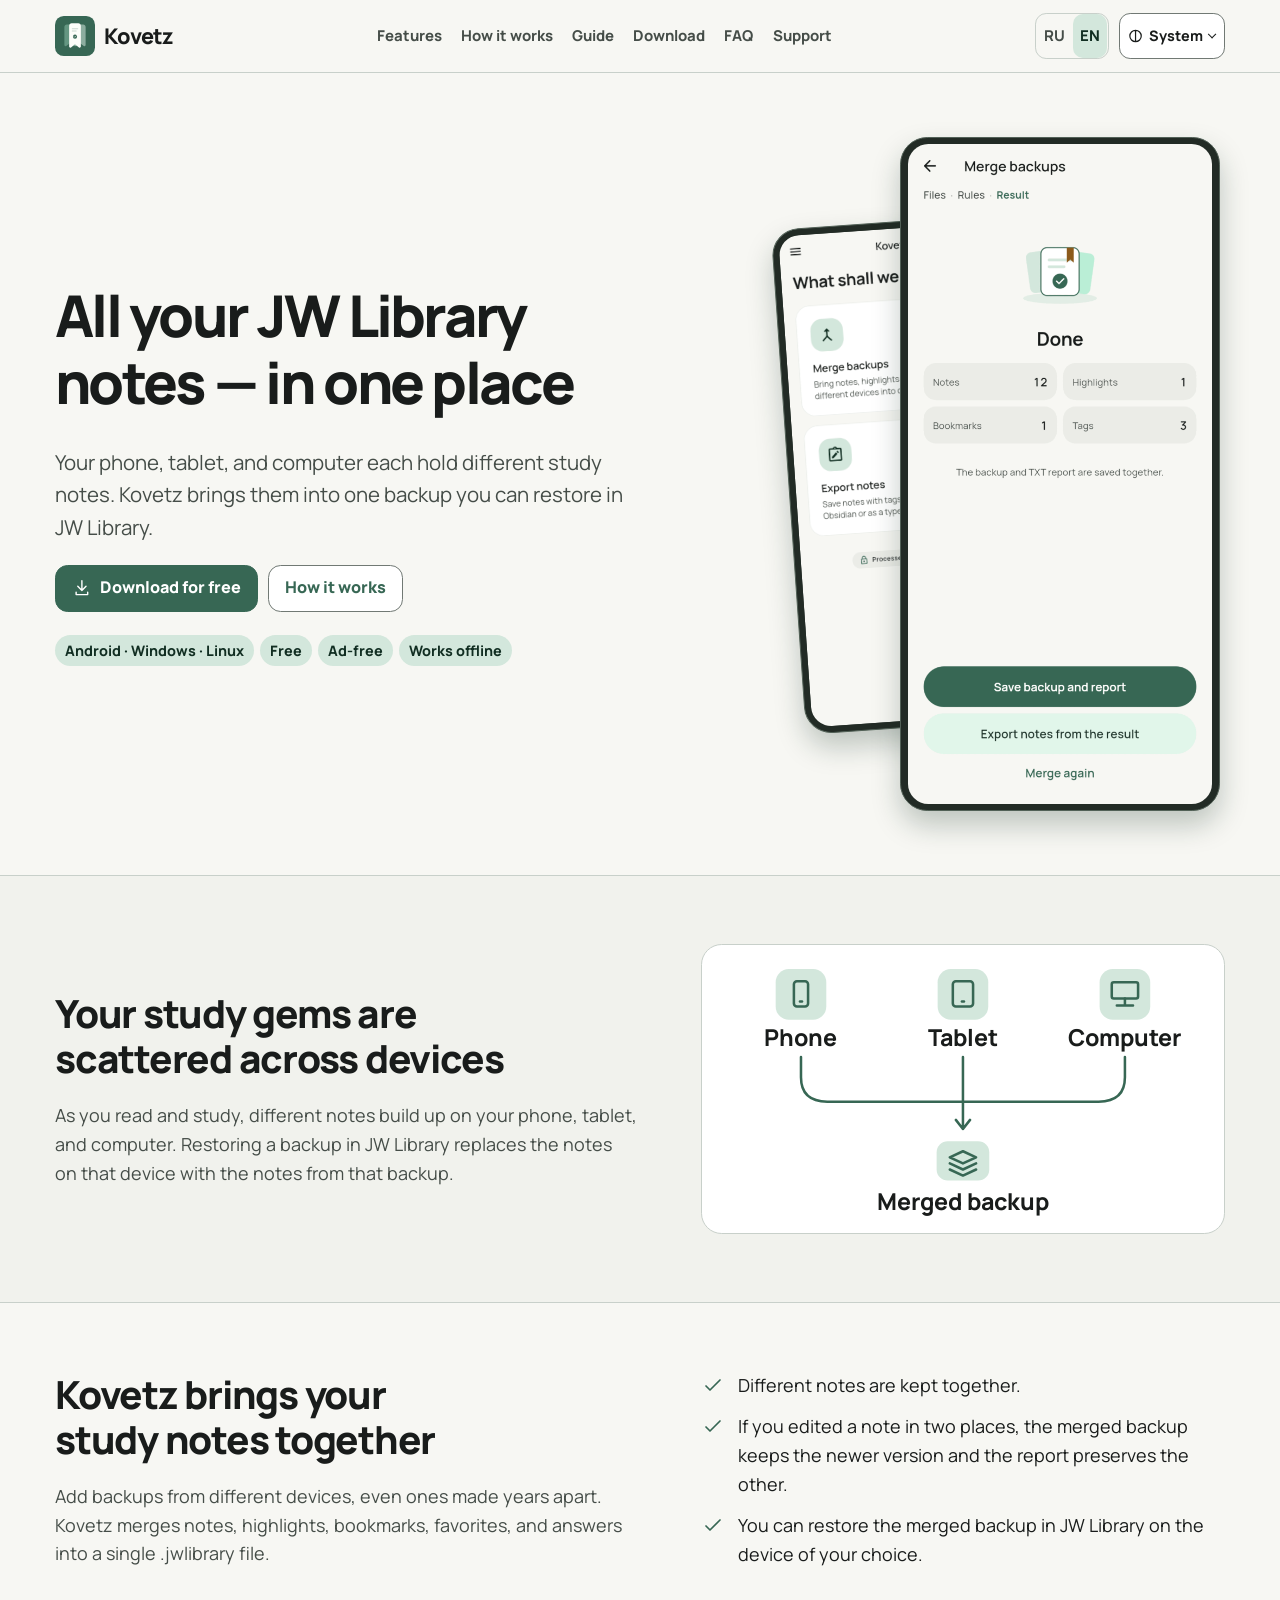
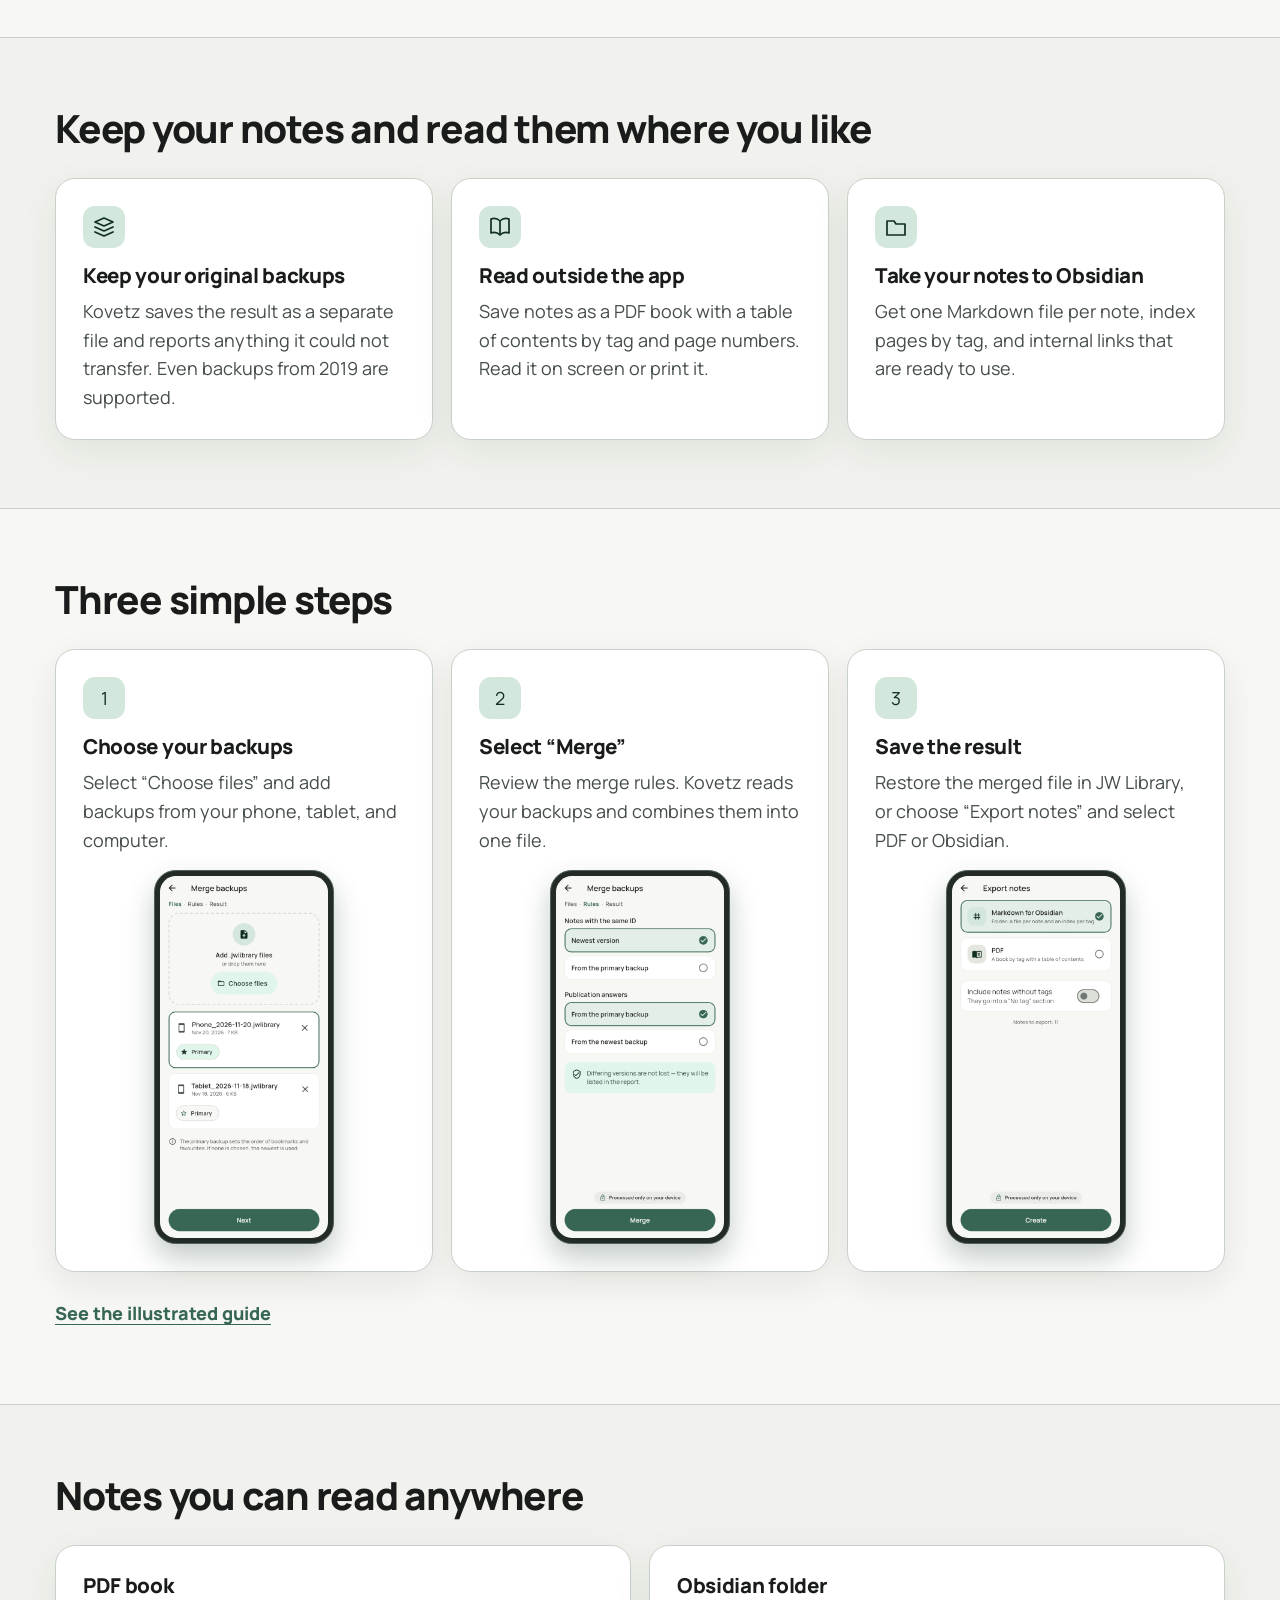
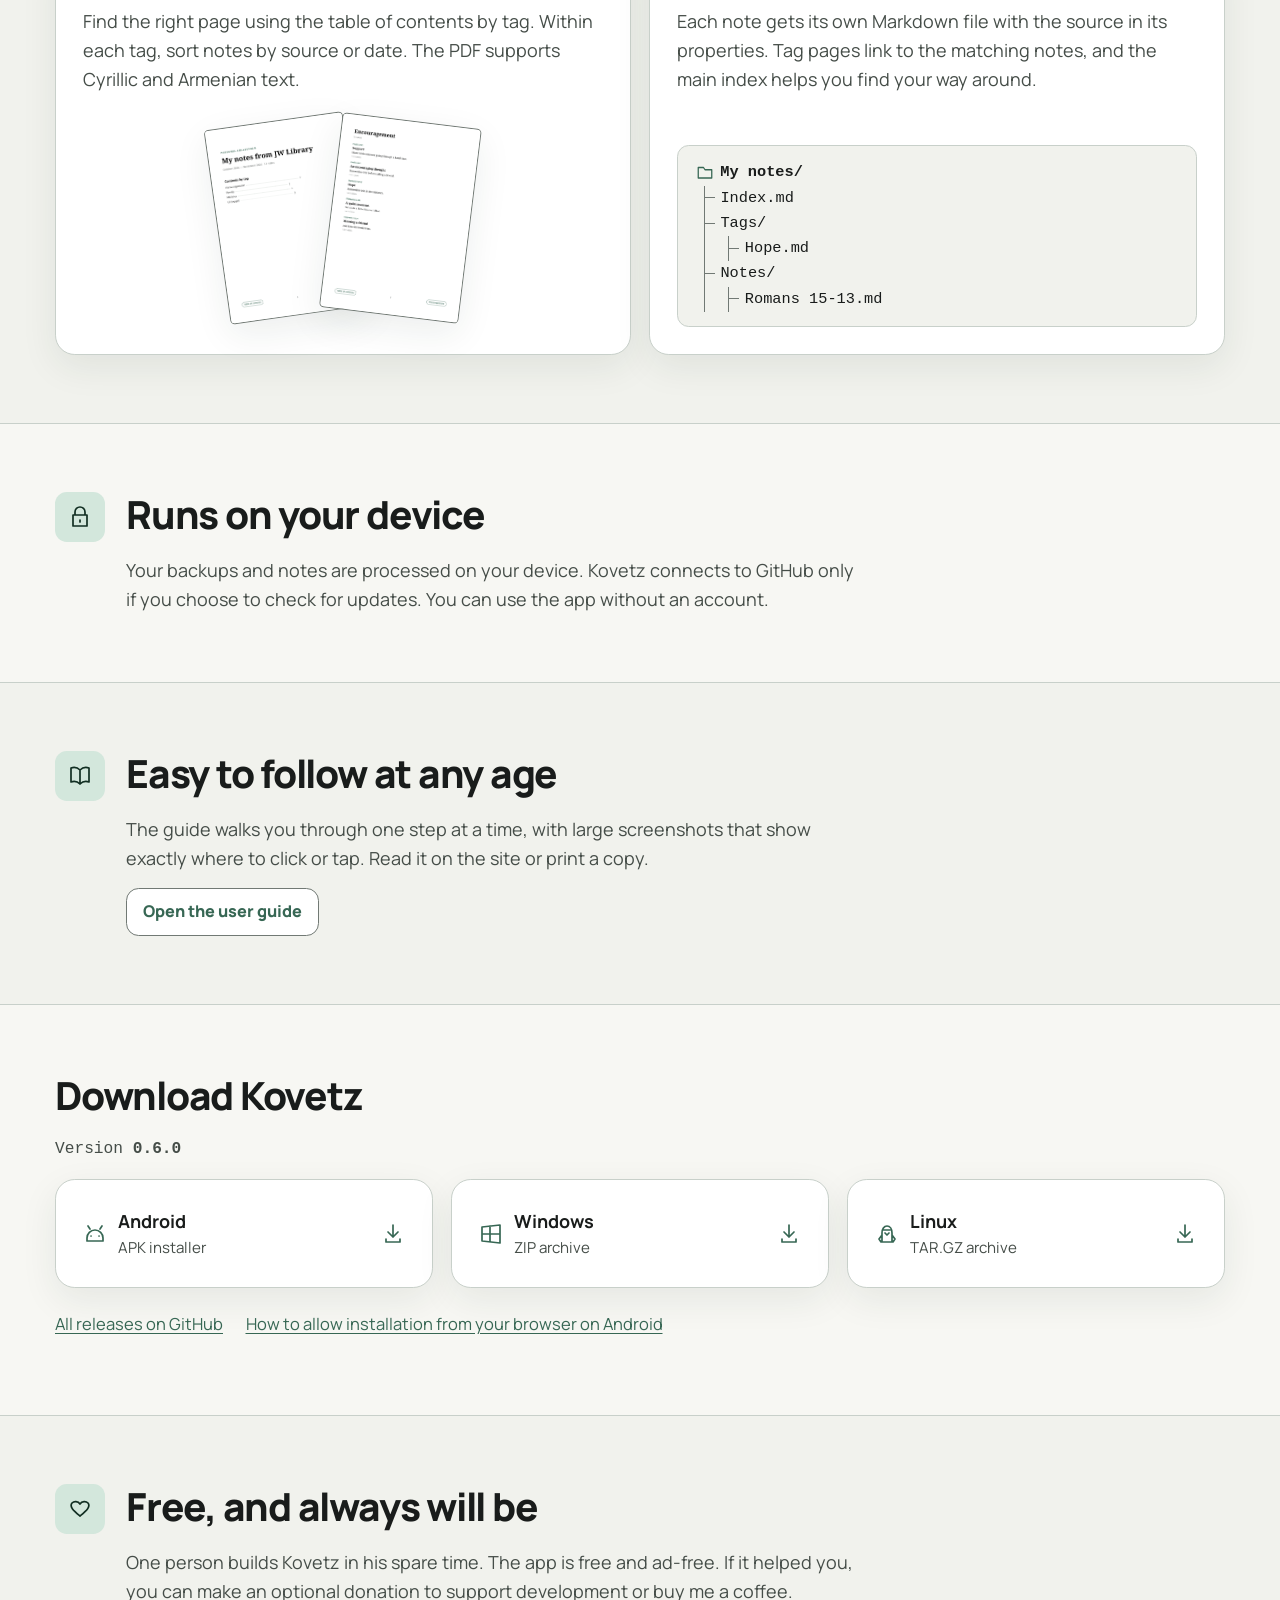
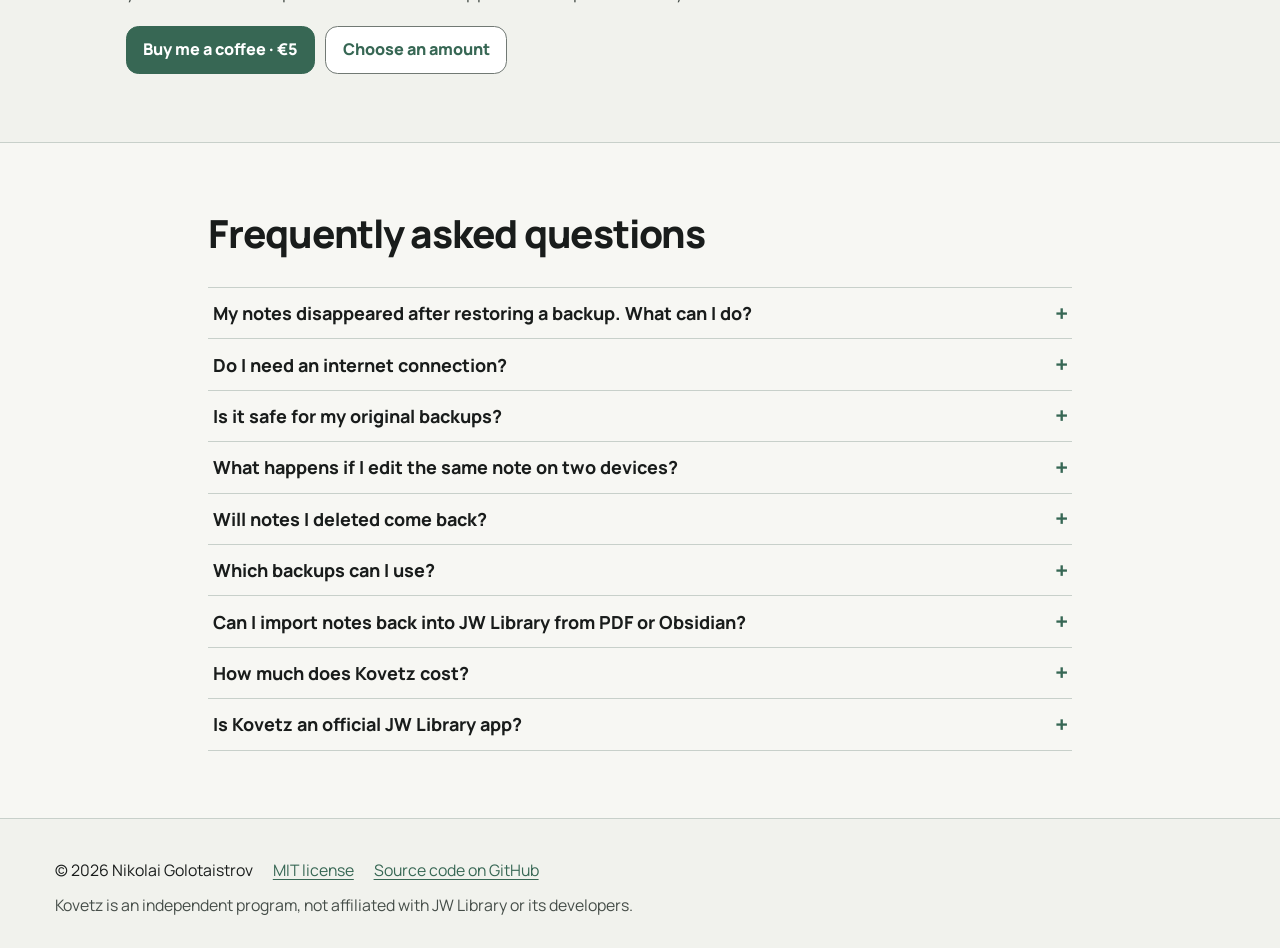
==== site/index.html @ 7bdca7cc "Сайт Kovetz: лендинг и руководство на русском и английском Статический сайт для GitHub Pages: оформл" ====
<!doctype html>
<html lang="ru">
<head>
  <meta charset="utf-8">
  <meta name="viewport" content="width=device-width, initial-scale=1">
  <title>Kovetz — Русский · English</title>
  <meta name="description" content="Выберите язык сайта Kovetz. Choose a language for the Kovetz website.">
  <link rel="canonical" href="https://pioner14.github.io/kovetz-site/ru/">
    <link rel="alternate" hreflang="ru" href="https://pioner14.github.io/kovetz-site/ru/">
    <link rel="alternate" hreflang="en" href="https://pioner14.github.io/kovetz-site/en/">
    <link rel="alternate" hreflang="x-default" href="https://pioner14.github.io/kovetz-site/">
  <meta property="og:type" content="website">
  <meta property="og:site_name" content="Kovetz">
  <meta property="og:locale" content="ru_RU">
  <meta property="og:title" content="Kovetz — Русский · English">
  <meta property="og:description" content="Выберите язык сайта Kovetz. Choose a language for the Kovetz website.">
  <meta property="og:url" content="https://pioner14.github.io/kovetz-site/ru/">
  <meta property="og:image" content="https://pioner14.github.io/kovetz-site/og.png">
  <meta property="og:image:width" content="1200">
  <meta property="og:image:height" content="630">
  <meta property="og:image:alt" content="Kovetz">
  <meta name="twitter:card" content="summary_large_image">
  <meta name="twitter:title" content="Kovetz — Русский · English">
  <meta name="twitter:description" content="Выберите язык сайта Kovetz. Choose a language for the Kovetz website.">
  <meta name="twitter:image" content="https://pioner14.github.io/kovetz-site/og.png">
  <link rel="icon" href="favicon.svg" type="image/svg+xml">
  <link rel="apple-touch-icon" href="apple-touch-icon.png">
  <link rel="manifest" href="site.webmanifest">
  <link rel="stylesheet" href="style.css">
  <script src="site.js" defer></script>
  <noscript><meta http-equiv="refresh" content="0; url=ru/"></noscript>

</head>
<body data-language-redirect>
<main class="container standalone" id="main">
  <h1>Kovetz</h1>
  <p>Выберите язык. <span lang="en">Choose a language.</span></p>
  <div class="actions">
    <a class="button primary" href="ru/index.html" hreflang="ru">Русский</a>
    <a class="button" href="en/index.html" hreflang="en" lang="en">English</a>
  </div>
</main>
</body>
</html>
---- site/style.css ----
@font-face {
  font-family: Manrope;
  src: url("fonts/Manrope.ttf") format("truetype");
  font-weight: 200 800;
  font-display: swap;
}

:root {
  color-scheme: light;
  --surface: #f7f7f3;
  --band: #f1f2ed;
  --card: #fff;
  --ink: #191c1b;
  --muted: #454d48;
  --line: #c8d0ca;
  --outline: #717974;
  --accent: #376754;
  --on-accent: #fff;
  --tint: #d3e7dc;
  --on-tint: #112e22;
  --warm: #f7e5cc;
  --on-warm: #472a06;
  --warning-line: #8c5a1b;
  --shadow: 0 12px 36px #19332814;
  --device-shadow: 0 14px 28px #152e2240;
  --anchor-offset: 5rem;
  font: 400 18px / 1.6 Manrope, system-ui, sans-serif;
  scroll-padding-top: var(--anchor-offset);
}

:root[data-theme="dark"] {
  color-scheme: dark;
  --surface: #121513;
  --band: #191d1a;
  --card: #1f2421;
  --ink: #e4e6e2;
  --muted: #bfc8c2;
  --line: #3d4640;
  --outline: #8a938d;
  --accent: #9fd1ba;
  --on-accent: #003828;
  --tint: #1e4f3d;
  --on-tint: #c8fce3;
  --warm: #473317;
  --on-warm: #f7e5cc;
  --warning-line: #e1af70;
  --shadow: 0 12px 36px #0003;
  --device-shadow: 0 14px 28px #0007;
}

@media (prefers-color-scheme: dark) {
  :root:not([data-theme]) {
    color-scheme: dark;
    --surface: #121513;
    --band: #191d1a;
    --card: #1f2421;
    --ink: #e4e6e2;
    --muted: #bfc8c2;
    --line: #3d4640;
    --outline: #8a938d;
    --accent: #9fd1ba;
    --on-accent: #003828;
    --tint: #1e4f3d;
    --on-tint: #c8fce3;
    --warm: #473317;
    --on-warm: #f7e5cc;
    --warning-line: #e1af70;
    --shadow: 0 12px 36px #0003;
    --device-shadow: 0 14px 28px #0007;
  }
}

*, *::before, *::after { box-sizing: border-box; }
body { margin: 0; color: var(--ink); background: var(--surface); overflow-wrap: break-word; }
[hidden] { display: none !important; }
img { display: block; max-inline-size: 100%; block-size: auto; }
figure { margin: 0; }
a { color: var(--accent); text-underline-offset: .2em; }
a:hover { text-decoration-thickness: max(2px, .1em); }
:focus-visible { outline: 3px solid var(--accent); outline-offset: 3px; }
p { margin: 0 0 .85em; color: var(--muted); }
p:last-child { margin-bottom: 0; }

h1, h2, h3 { line-height: 1.17; margin: 0 0 .5em; text-wrap: balance; }
h1 { font-size: clamp(1.9rem, 4.5vw, 3.25rem); font-weight: 800; letter-spacing: -.047em; }
h2 { font-size: clamp(1.48rem, 3.15vw, 2.15rem); font-weight: 800; letter-spacing: -.032em; }
h3 { font-size: 1.14rem; font-weight: 800; letter-spacing: -.015em; }
small { font-size: .84rem; }
.icon { flex: none; vertical-align: middle; }

.container { width: min(100% - 3rem, 65rem); margin-inline: auto; }
.section { padding-block: clamp(2.45rem, 5.3vw, 4.25rem); }
.band { background: var(--band); border-block: 1px solid var(--line); }
.split, .grid-two, .grid-three { display: grid; gap: 1rem; }
.split { grid-template-columns: minmax(0, 1fr) minmax(0, .9fr); align-items: center; gap: clamp(1.5rem, 5vw, 4rem); }
.grid-two { grid-template-columns: repeat(2, minmax(0, 1fr)); }
.grid-three { grid-template-columns: repeat(3, minmax(0, 1fr)); }
.section h2 + .grid-three, .section h2 + .grid-two { margin-top: 1.5rem; }

.skip-link {
  position: fixed;
  z-index: 20;
  top: .5rem;
  left: .5rem;
  padding: .65rem 1rem;
  transform: translateY(-175%);
  border-radius: .6rem;
  color: var(--on-accent);
  background: var(--accent);
}
.skip-link:focus { transform: translateY(0); }
.site-header { position: sticky; top: 0; z-index: 10; background: var(--surface); border-bottom: 1px solid var(--line); }
.header-inner { min-height: 4rem; display: flex; align-items: center; justify-content: space-between; gap: 1rem; }
.brand { display: inline-flex; gap: .55rem; align-items: center; font-size: 1.2rem; font-weight: 800; letter-spacing: -.04em; text-decoration: none; color: var(--ink); }
.brand img { width: 2.2rem; }
.main-nav, .header-controls, .language-switch { display: flex; align-items: center; }
.main-nav { justify-content: center; gap: clamp(.45rem, 1.5vw, 1.35rem); }
.main-nav a, .language-switch a { display: grid; align-items: center; min-height: 2.45rem; text-decoration: none; color: var(--muted); font-size: .83rem; font-weight: 750; }
.main-nav a:hover, .main-nav [aria-current] { color: var(--accent); text-decoration: underline; }
.header-controls { gap: .55rem; }
.language-switch { border: 1px solid var(--line); border-radius: .62rem; padding-inline: .08rem; }
.language-switch a { padding-inline: .4rem; border-radius: .55rem; }
.language-switch [aria-current] { color: var(--on-tint); background: var(--tint); }
.language-switch a:hover { text-decoration: underline; }
.theme-control { display: flex; align-items: center; position: relative; }
.theme-control .icon { pointer-events: none; position: absolute; left: .43rem; width: .95rem; }
.theme-control::after {
  content: "";
  pointer-events: none;
  position: absolute;
  right: .56rem;
  width: .34rem;
  height: .34rem;
  border: solid currentColor;
  border-width: 0 1.5px 1.5px 0;
  transform: translateY(-.1rem) rotate(45deg);
}
.theme-control select, .theme-toggle {
  min-height: 2.55rem;
  border: 1px solid var(--outline);
  border-radius: .62rem;
  color: var(--ink);
  background: var(--card);
  cursor: pointer;
}
.theme-control select {
  appearance: none;
  padding: 0 1.16rem 0 1.6rem;
  font: 750 .8rem Manrope, system-ui, sans-serif;
}
.theme-toggle { display: none; width: 2.55rem; padding: 0; place-items: center; }
.theme-toggle[aria-pressed="true"] { color: var(--on-tint); background: var(--tint); }

.hero { padding-block: clamp(2.3rem, 5vw, 4.25rem); }
.hero-inner { grid-template-columns: minmax(0, 1.2fr) minmax(0, .8fr); }
.lede { font-size: clamp(1rem, 1.6vw, 1.16rem); max-inline-size: 48ch; }
.actions { display: flex; flex-wrap: wrap; align-items: center; gap: .55rem; margin-top: 1.15rem; }
.button {
  min-height: 2.65rem;
  padding: .55rem .9rem;
  display: inline-flex;
  align-items: center;
  justify-content: center;
  gap: .42rem;
  border: 1px solid var(--outline);
  border-radius: .7rem;
  background: var(--card);
  color: var(--accent);
  font-size: .9rem;
  font-weight: 800;
  text-decoration: none;
}
.button:hover { text-decoration: underline; }
.button.primary { color: var(--on-accent); background: var(--accent); border-color: var(--accent); }
.button .icon { width: 1.1rem; }
.chips { display: flex; flex-wrap: wrap; gap: .35rem; list-style: none; padding: 0; margin: 1.25rem 0 0; }
.chips li { color: var(--on-tint); background: var(--tint); border-radius: 2rem; padding: .24rem .55rem; font-size: .8rem; font-weight: 750; }
.phone {
  width: min(100%, 10rem);
  margin-inline: auto;
  padding: .3rem;
  border: 1px solid #526157;
  border-radius: 1.2rem;
  background: #222b25;
  box-shadow: var(--device-shadow);
}
.phone img { width: 100%; border-radius: .88rem; }
.hero-phones { display: grid; align-items: center; width: min(100%, 432px); justify-self: center; }
.hero .phone { grid-area: 1 / 1; width: 74%; border-radius: 1.52rem; padding: .36rem; }
.hero .phone:only-child { width: min(100%, 320px); }
.hero .phone:not(:only-child) { margin-inline: 0; justify-self: end; }
.hero .phone.phone-rear { width: 56%; justify-self: start; transform: rotate(-4deg); }
.hero .phone:not(.phone-rear) { z-index: 1; }
.hero .phone img { border-radius: 1.13rem; }
.hero-inner > .hero-copy:only-child { grid-column: 1 / -1; }

.diagram { padding: 1.1rem 1rem .9rem; border-radius: 1.15rem; background: var(--card); border: 1px solid var(--line); }
.diagram svg { display: block; width: 100%; height: auto; overflow: visible; }
.diagram-lines, .diagram-symbols { fill: none; stroke: var(--accent); stroke-width: 2.5; stroke-linejoin: round; stroke-linecap: round; }
.diagram-tiles { fill: var(--tint); }
.diagram-labels { text-anchor: middle; fill: var(--ink); font-size: 23px; font-weight: 750; }
.checklist { display: grid; gap: .7rem; list-style: none; padding: 0; margin: 0; }
.checklist li { display: flex; gap: .7rem; align-items: start; }
.checklist .icon { color: var(--accent); margin-top: .16rem; }

.card { min-width: 0; padding: clamp(.9rem, 2.2vw, 1.5rem); border-radius: 1.1rem; background: var(--card); border: 1px solid var(--line); box-shadow: var(--shadow); }
.icon-tile, .step-number { display: inline-grid; place-items: center; flex: none; width: 2.35rem; height: 2.35rem; border-radius: .66rem; background: var(--tint); color: var(--on-tint); }
.card > .icon-tile, .workflow .step-number { margin-bottom: .8rem; }
.workflow { list-style: none; padding: 0; margin: 0 0 1.1rem; }
.workflow-step { display: flex; flex-direction: column; gap: .85rem; }
.workflow-step .phone { margin-top: auto; }
.guide-link { display: inline-block; min-height: 2.45rem; padding-block: .4rem; font-weight: 800; }

.export-card { display: flex; flex-direction: column; }
.pdf-preview {
  display: flex;
  align-items: center;
  justify-content: center;
  min-height: 11rem;
  padding: .6rem .75rem;
  margin-top: auto;
}
.pdf-preview img { width: 34%; max-width: 7.75rem; border: 1px solid var(--outline); border-radius: .24rem; box-shadow: var(--shadow); }
.pdf-preview img:first-child:not(:only-child) { transform: translateX(.7rem) rotate(-8deg); }
.pdf-preview img + img { transform: translateX(-.7rem) rotate(7deg); }
.tree {
  margin-top: auto;
  padding: .8rem 1rem;
  border-radius: .65rem;
  background: var(--band);
  color: var(--ink);
  border: 1px solid var(--line);
  font: 500 .85rem / 1.65 ui-monospace, monospace;
}
.tree div { font-weight: 750; }
.tree .icon { margin-right: .35rem; width: 1rem; color: var(--accent); }
.tree ul { list-style: none; margin: 0 0 0 .45rem; padding-left: .85rem; border-left: 1px solid var(--outline); }
.tree li { position: relative; }
.tree li::before { position: absolute; content: ""; left: -.85rem; top: .78em; width: .55rem; border-top: 1px solid var(--outline); }

.feature-callout { display: flex; gap: 1.15rem; align-items: start; }
.feature-callout > div { max-width: 48rem; }
.feature-callout .icon-tile { width: 2.8rem; height: 2.8rem; }
.feature-callout p { max-width: 67ch; }
.version { font: 500 .9rem / 1.5 ui-monospace, monospace; margin-bottom: 1rem; }
.platform { display: flex; align-items: center; gap: .63rem; color: var(--ink); text-decoration: none; min-height: 4rem; }
.platform:hover { border-color: var(--accent); }
.platform:hover strong { text-decoration: underline; }
.platform span { flex: 1; min-width: 0; }
.platform small { display: block; color: var(--muted); }
.platform .icon { color: var(--accent); }
.download-links { display: flex; flex-wrap: wrap; column-gap: 1.25rem; margin-top: .8rem; font-size: .92rem; }
.download-links a { min-height: 2.45rem; padding-block: .45rem; }

.faq { max-width: 48rem; }
.faq h2 { margin-bottom: .8em; }
.faq details { border-block-start: 1px solid var(--line); }
.faq details:last-child { border-block-end: 1px solid var(--line); }
.faq summary { display: flex; align-items: center; justify-content: space-between; gap: .8rem; min-height: 2.8rem; padding: .65rem .25rem; cursor: pointer; font-weight: 750; line-height: 1.45; list-style: none; }
.faq summary::-webkit-details-marker { display: none; }
.faq summary::after { content: "+"; color: var(--accent); font-size: 1.3rem; line-height: 1; }
.faq details[open] summary::after { content: "−"; }
.faq details p { padding: 0 .25rem .8rem; }

.site-footer { padding: 1.65rem 0; background: var(--band); border-top: 1px solid var(--line); font-size: .88rem; }
.footer-links { display: flex; flex-wrap: wrap; align-items: center; column-gap: 1.1rem; }
.footer-links a { display: inline-flex; align-items: center; min-height: 2.45rem; }
.standalone { padding-block: 3rem; }

.guide-layout { display: grid; grid-template-columns: minmax(13rem, .35fr) minmax(0, 1fr); gap: 2rem 3rem; align-items: start; padding-block: clamp(2rem, 5vw, 4rem); }
.guide-intro { grid-column: 1 / -1; }
.guide-intro .lede { max-width: 65ch; }
.contents { position: sticky; top: var(--anchor-offset); max-height: calc(100vh - var(--anchor-offset) - 1rem); overflow: auto; }
.contents h2 { font-size: 1.23rem; }
.contents ol { margin: 0; padding-left: 1.35rem; }
.contents a { display: inline-block; padding: .24rem 0; font-size: .92rem; line-height: 1.42; }
.guide-chapters > section + section { border-top: 1px solid var(--line); padding-top: 1.45rem; margin-top: 1.65rem; }
.chapter-summary { font-weight: 700; }
.guide-chapters .step, .tip, .warning { margin: .85rem 0; }
.step h3 { display: flex; align-items: center; gap: .55rem; }
.step .step-number { width: 1.85rem; height: 1.85rem; font-size: .91rem; }
.step figure img { width: auto; max-height: 33rem; object-fit: contain; border: 1px solid var(--outline); border-radius: .55rem; }
.step figcaption { margin-top: .5rem; color: var(--muted); font-size: .9rem; }
.tip, .warning { padding: .75rem 1rem; border-radius: .65rem; border-inline-start: .22rem solid var(--accent); background: var(--tint); color: var(--on-tint); }
.warning { background: var(--warm); color: var(--on-warm); border-inline-start-color: var(--warning-line); }
:is(.tip, .warning) p { color: inherit; }
.back-top { margin-top: 1.1rem; }

@media (max-width: 57rem) {
  :root { --anchor-offset: 6.6rem; }
  .header-inner { display: grid; grid-template-columns: 1fr auto; gap: .1rem .5rem; padding-top: .4rem; }
  .main-nav { grid-row: 2; grid-column: 1 / -1; justify-content: space-between; }
  .main-nav a { text-align: center; }
  .guide-layout { grid-template-columns: minmax(10rem, .32fr) minmax(0, 1fr); column-gap: 1.1rem; }
}

@media (max-width: 700px) {
  .header-inner { grid-template-columns: minmax(0, 1fr) auto; }
  .brand { white-space: nowrap; }
  .theme-control { display: none; }
  .theme-toggle { display: grid; }
  .main-nav {
    justify-content: flex-start;
    gap: .35rem;
    overflow-x: auto;
    scrollbar-width: none;
    padding-block: .2rem .35rem;
  }
  .main-nav a {
    flex: none;
    min-height: 44px;
    padding-inline: .65rem;
    border-radius: 2rem;
    background: var(--band);
    white-space: nowrap;
  }
  .main-nav a:focus-visible { outline-offset: -3px; }
  .hero .phone.phone-rear { display: none; }
  .hero .phone:not(.phone-rear) { width: min(100%, 220px); justify-self: center; }
}

@media (max-width: 41rem) {
  .container { width: calc(100% - 2rem); }
  .split, .grid-three, .grid-two, .guide-layout { grid-template-columns: minmax(0, 1fr); }
  .hero-inner { gap: 1.4rem; }
  .diagram { padding-inline: .48rem; }
  .workflow-step { display: grid; grid-template-columns: minmax(0, 1fr) minmax(5.1rem, 37%); align-items: center; gap: .68rem; }
  .workflow-step:has(.workflow-copy:only-child) { grid-template-columns: minmax(0, 1fr); }
  .workflow-step .phone { margin-block: 0; padding: .2rem; border-radius: .95rem; }
  .workflow-step .phone img { border-radius: .7rem; }
  .feature-callout { display: block; }
  .feature-callout .icon-tile { width: 2.35rem; height: 2.35rem; margin-bottom: .6rem; }
  .platforms { gap: .55rem; }
  .contents { position: static; max-height: none; overflow: visible; }
}

@media (prefers-reduced-motion: no-preference) {
  html { scroll-behavior: smooth; }
}

@media print {
  @page { margin: 14mm; }
  html:root { font-size: 11pt; color-scheme: light; }
  body { color: #191c1b; background: white; }
  .site-header, .site-footer, .skip-link, .back-top { display: none !important; }
  .guide-layout { display: block; width: 100%; padding: 0; }
  .contents { position: static; max-height: none; overflow: visible; margin-block: 1rem; }
  .guide-chapters > section, .guide-chapters > section + section { break-before: page; margin: 0; padding: 0; border: 0; }
  .guide-layout :is(p, figcaption, a, .step-number, aside) { color: #191c1b; }
  .guide-layout :is(.card, .step-number, aside) { background: white; box-shadow: none; border-color: #717974; }
  .guide-layout h2, .guide-layout h3 { break-after: avoid; }
  .guide-layout :is(figure, .step, aside) { break-inside: avoid; }
  .step figure img { max-height: 126mm; }
}
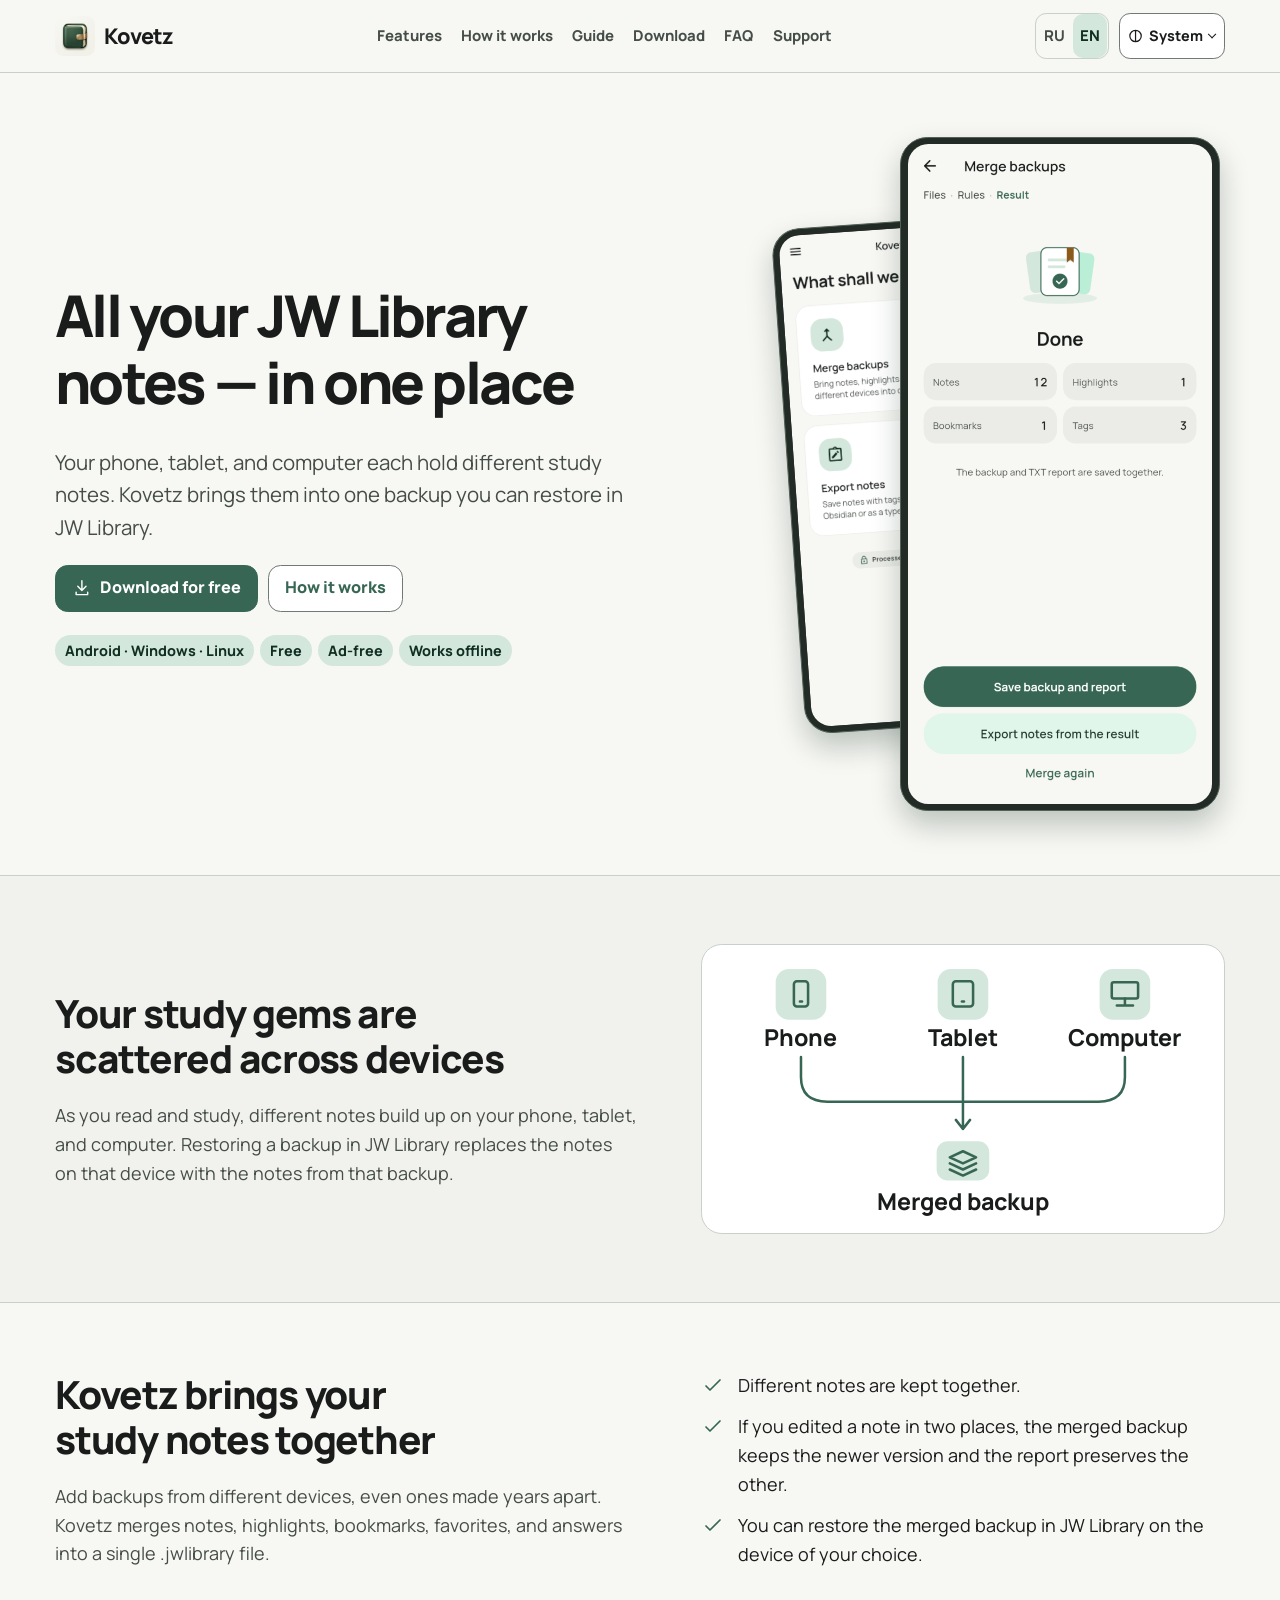
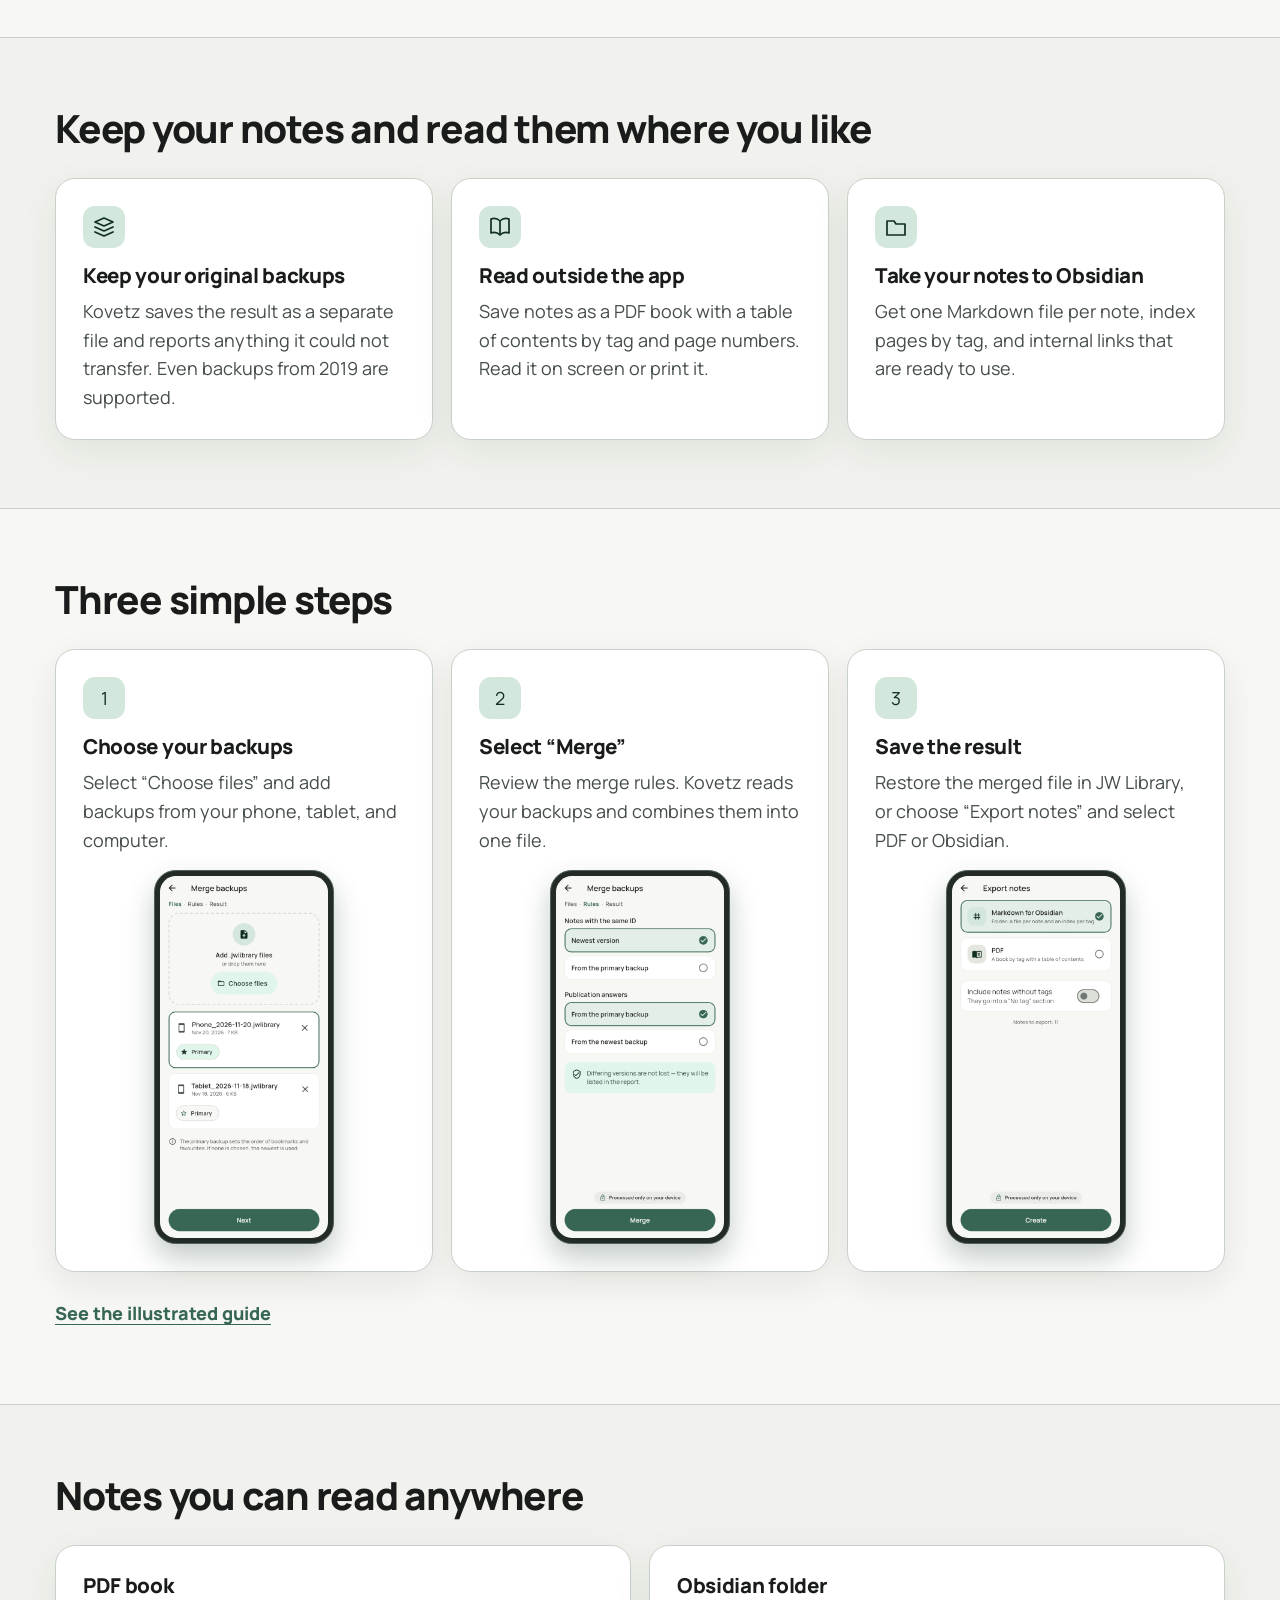
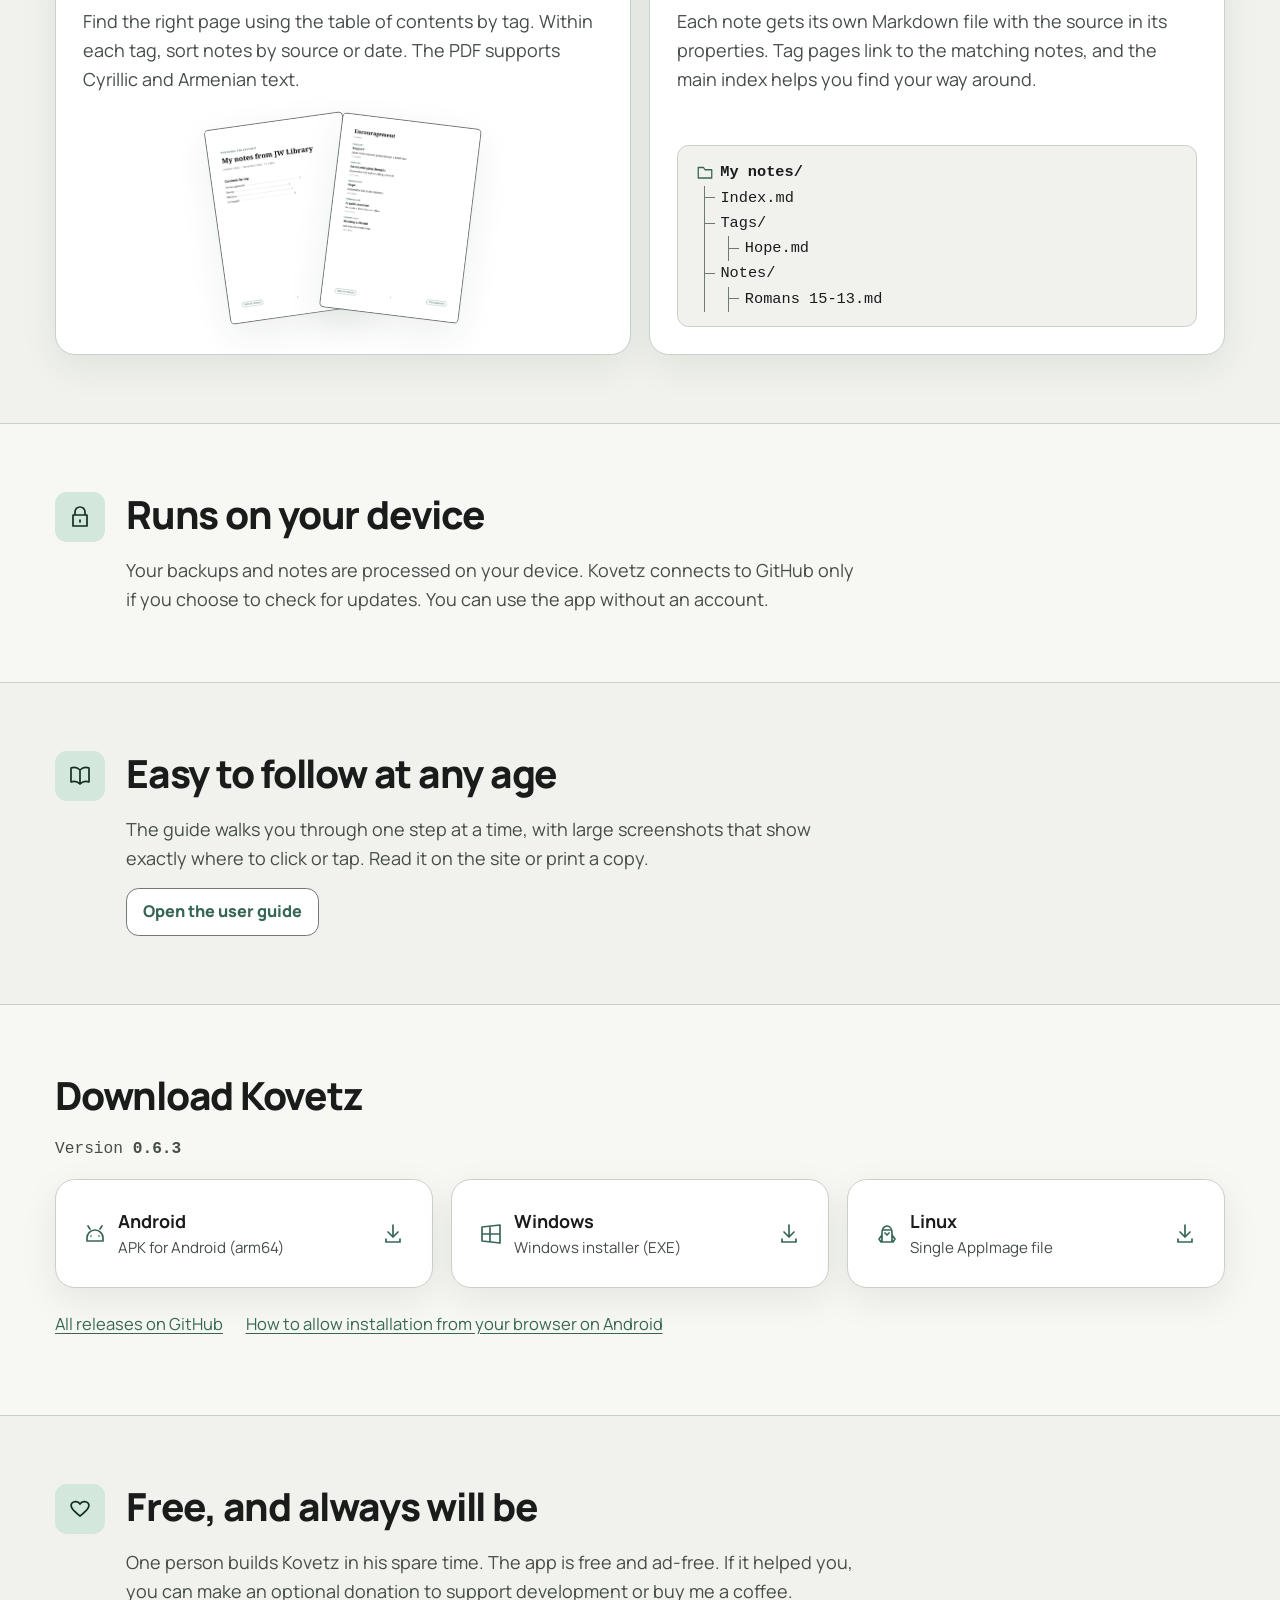
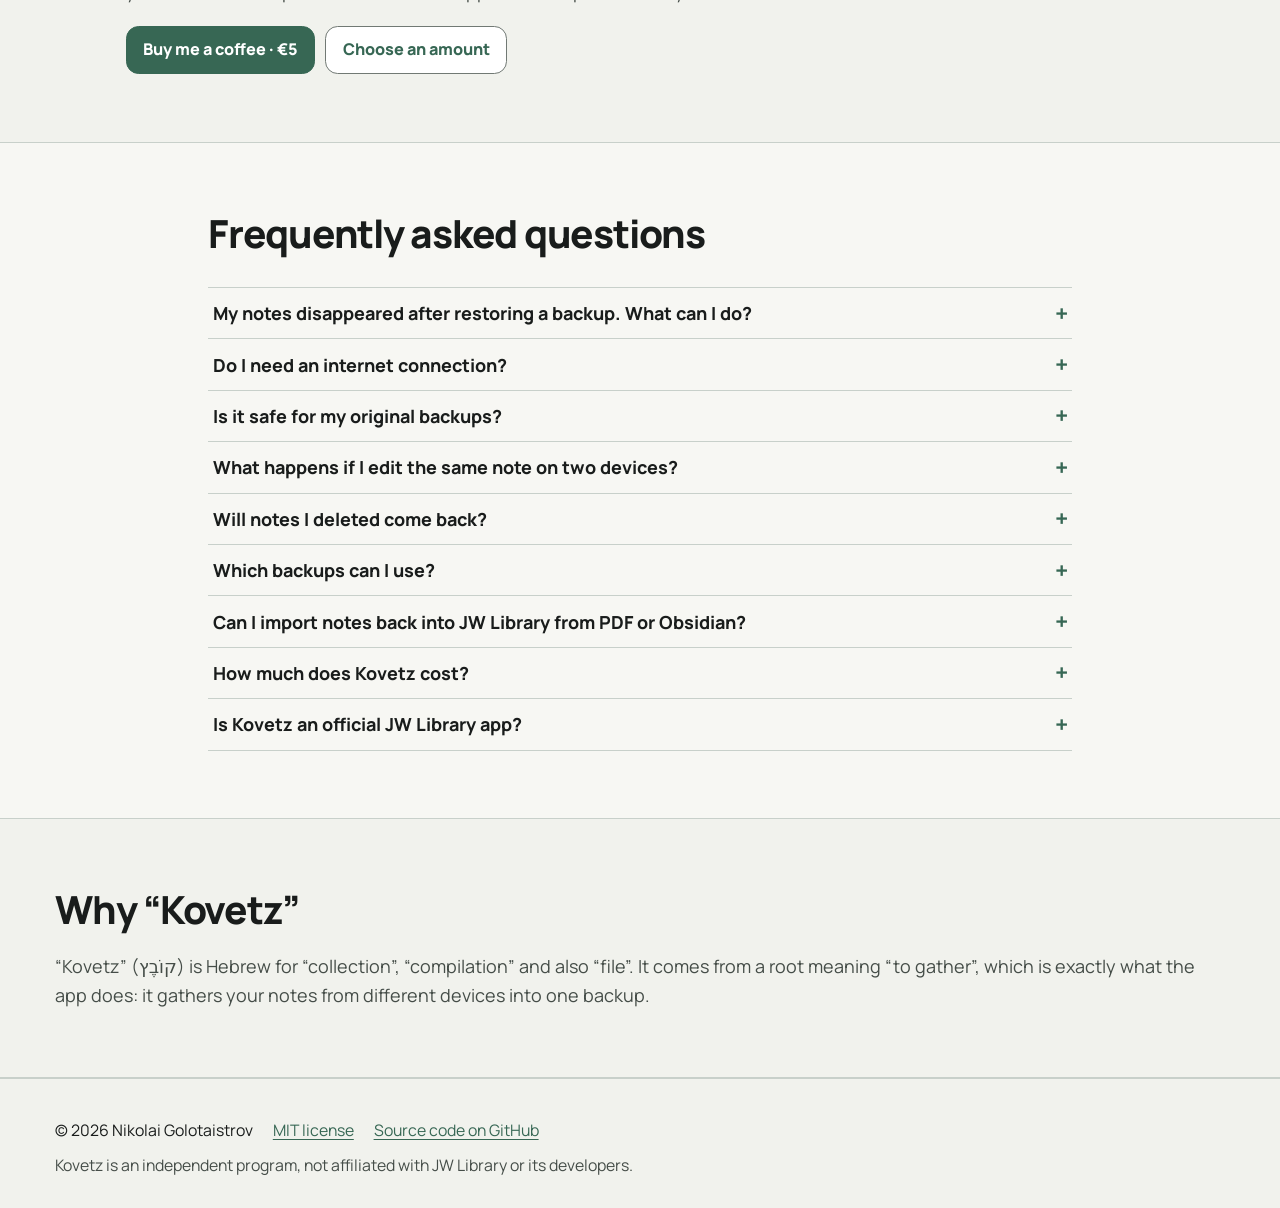
==== commit 75b90586: "Сайт: значок вкладки в форматах ICO и PNG Co-Authored-By: Claude Sonnet 5.5 <noreply@anthropic.com>" ====
--- a/site/index.html
+++ b/site/index.html
@@ -23,7 +23,9 @@
   <meta name="twitter:title" content="Kovetz — Русский · English">
   <meta name="twitter:description" content="Выберите язык сайта Kovetz. Choose a language for the Kovetz website.">
   <meta name="twitter:image" content="https://pioner14.github.io/kovetz-site/og.png">
-  <link rel="icon" href="favicon.svg" type="image/svg+xml">
+  <link rel="icon" href="favicon.ico" sizes="48x48 32x32 16x16">
+  <link rel="icon" href="favicon-48.png" type="image/png" sizes="48x48">
+  <link rel="icon" href="favicon-192.png" type="image/png" sizes="192x192">
   <link rel="apple-touch-icon" href="apple-touch-icon.png">
   <link rel="manifest" href="site.webmanifest">
   <link rel="stylesheet" href="style.css">
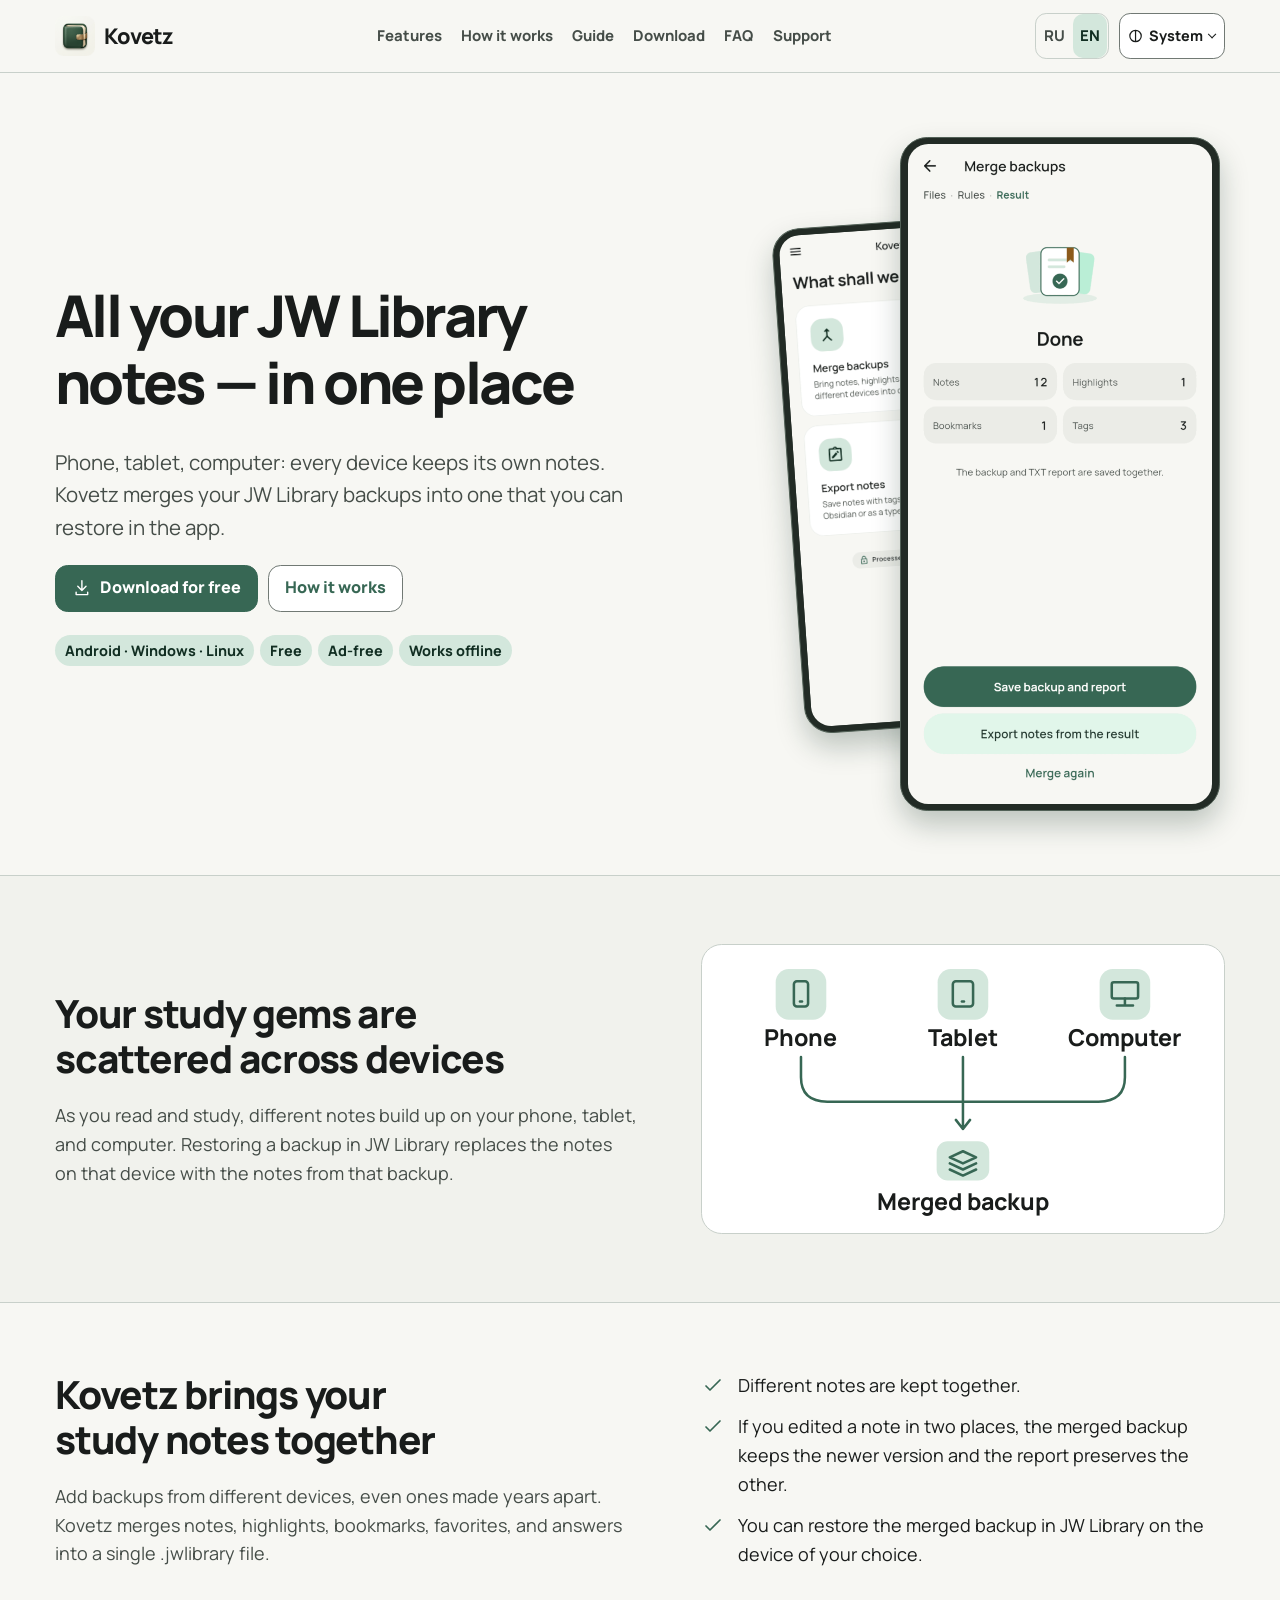
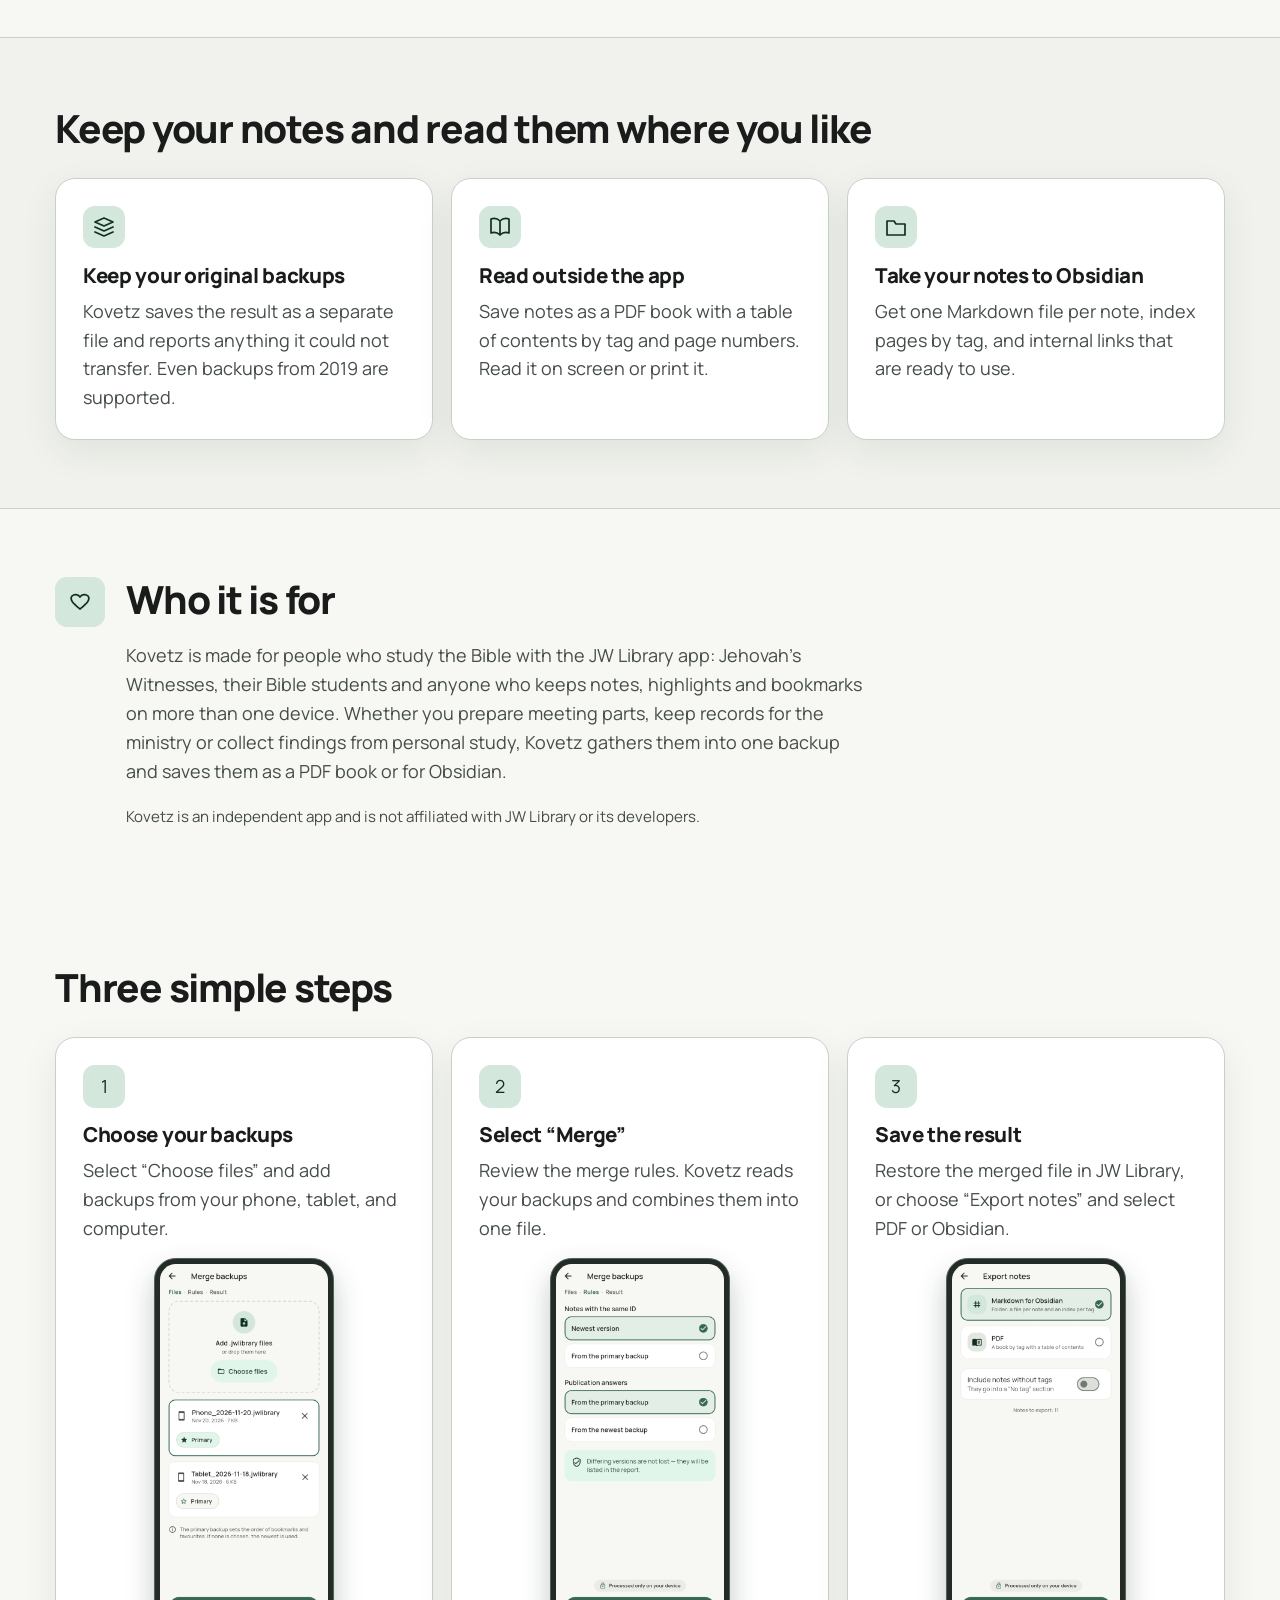
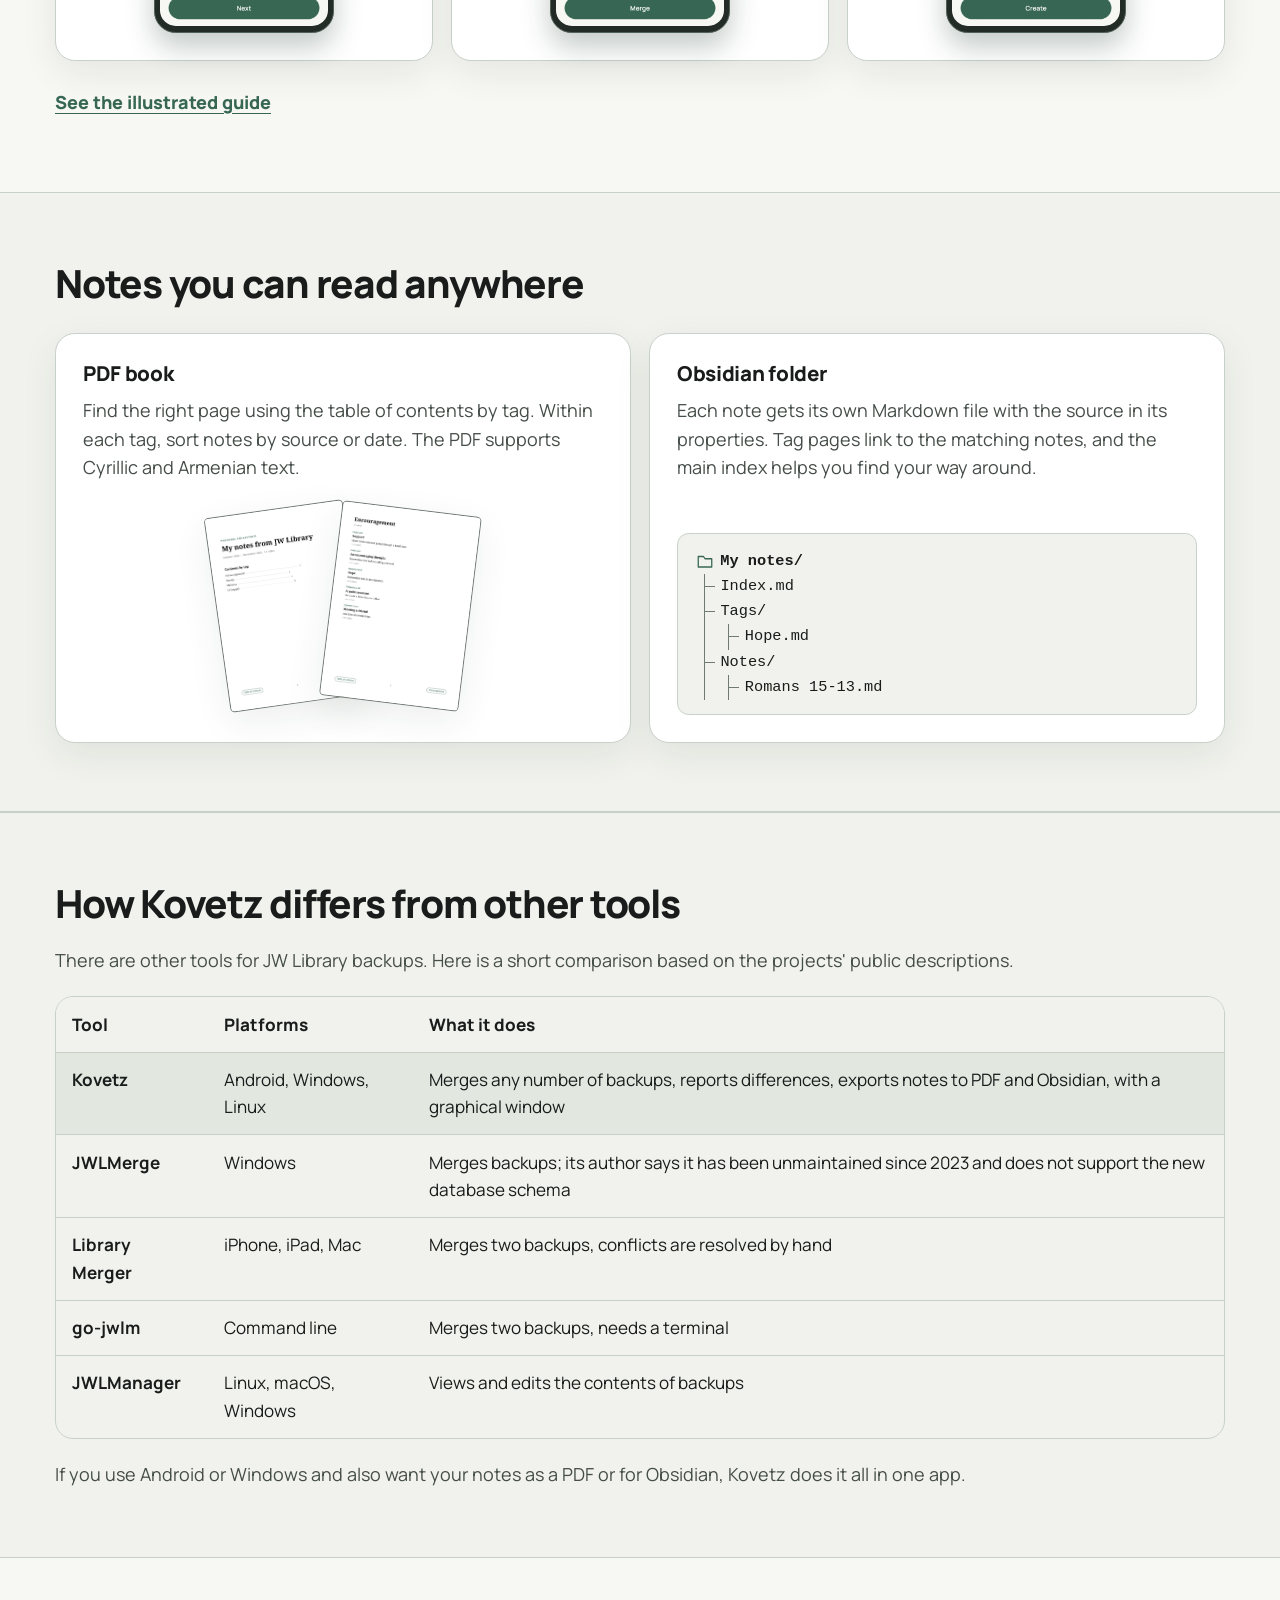
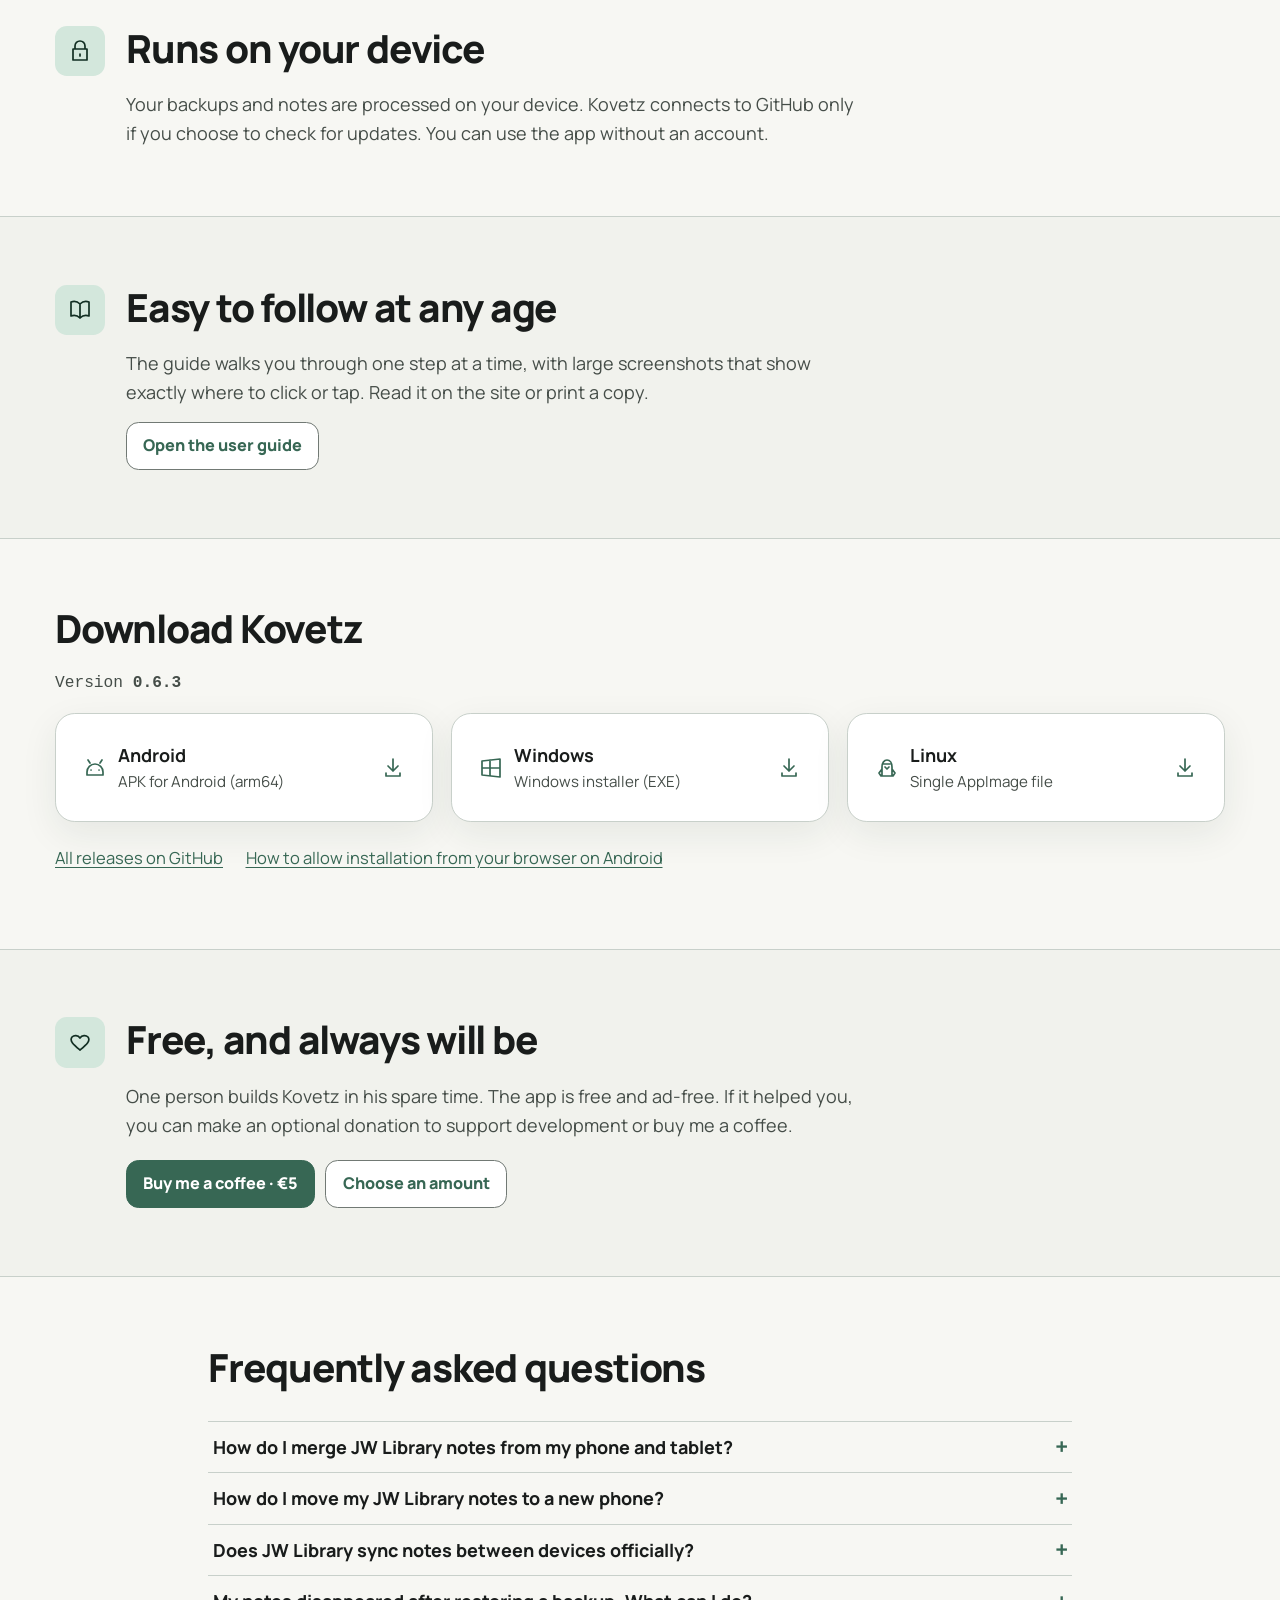
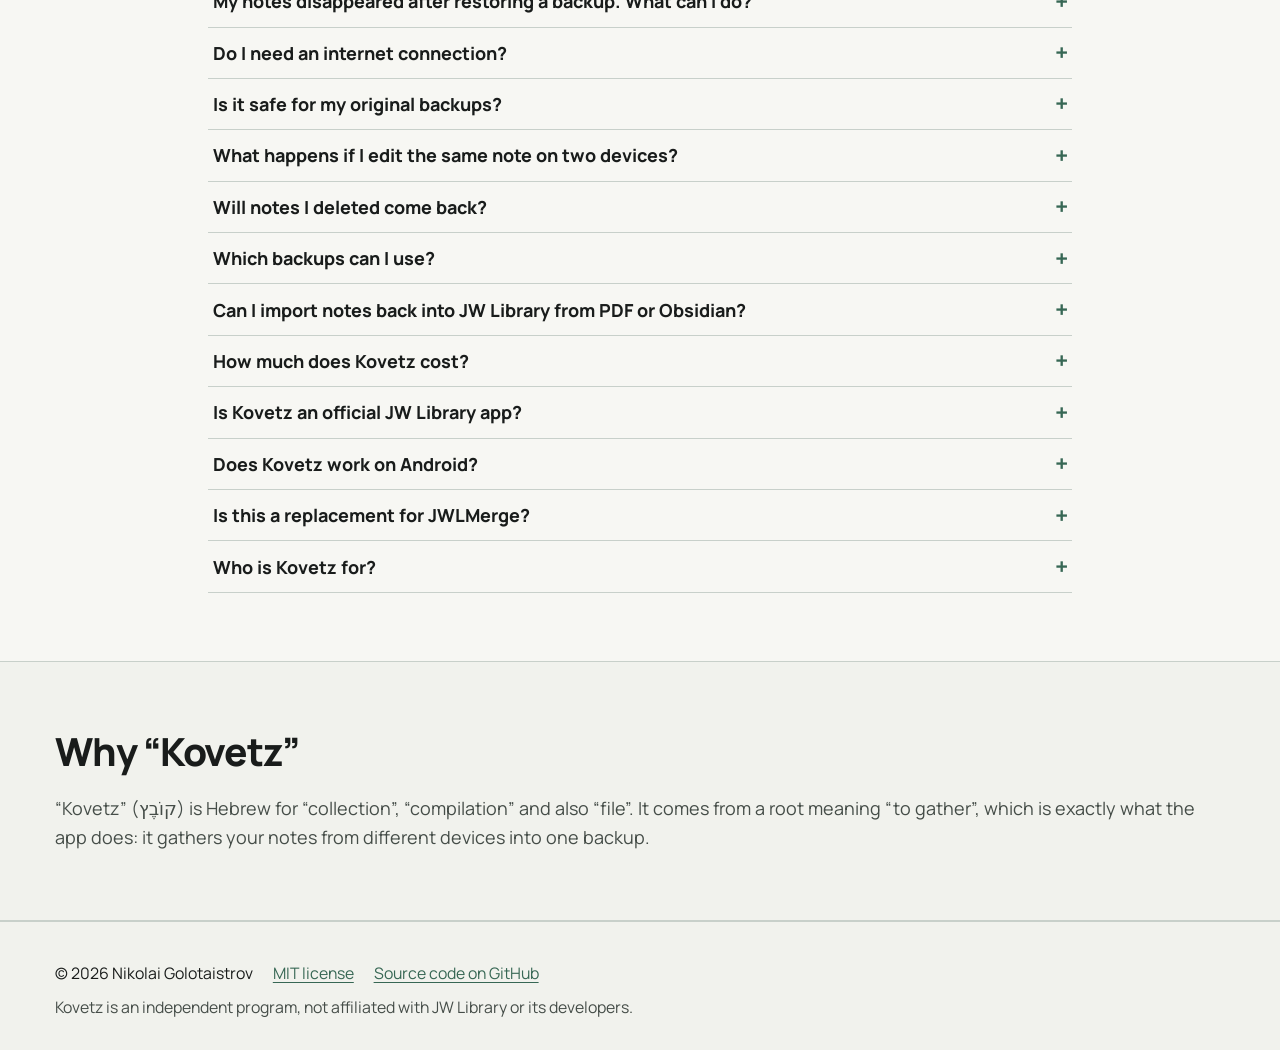
==== commit 20fcb242: "SEO/GEO: ключевые слова, аудитория JW Library, сравнение, расширенная разметка, llms.txt, 15 вопросо" ====
--- a/site/index.html
+++ b/site/index.html
@@ -3,6 +3,7 @@
 <head>
   <meta charset="utf-8">
   <meta name="viewport" content="width=device-width, initial-scale=1">
+  <meta name="robots" content="index, follow, max-image-preview:large, max-snippet:-1">
   <title>Kovetz — Русский · English</title>
   <meta name="description" content="Выберите язык сайта Kovetz. Choose a language for the Kovetz website.">
   <link rel="canonical" href="https://pioner14.github.io/kovetz-site/ru/">
--- a/site/style.css
+++ b/site/style.css
@@ -352,3 +352,10 @@
   .guide-layout :is(figure, .step, aside) { break-inside: avoid; }
   .step figure img { max-height: 126mm; }
 }
+
+.table-wrap { overflow-x: auto; margin-block: 1.2rem; border: 1px solid var(--line); border-radius: 1rem; }
+.compare { width: 100%; border-collapse: collapse; min-width: 34rem; font-size: .95rem; }
+.compare th, .compare td { padding: .75rem .9rem; text-align: start; vertical-align: top; border-block-end: 1px solid var(--line); }
+.compare thead th { background: var(--band); font-weight: 750; }
+.compare tbody tr:last-child th, .compare tbody tr:last-child td { border-block-end: 0; }
+.compare tbody tr:first-child { background: color-mix(in srgb, var(--accent) 8%, transparent); }
